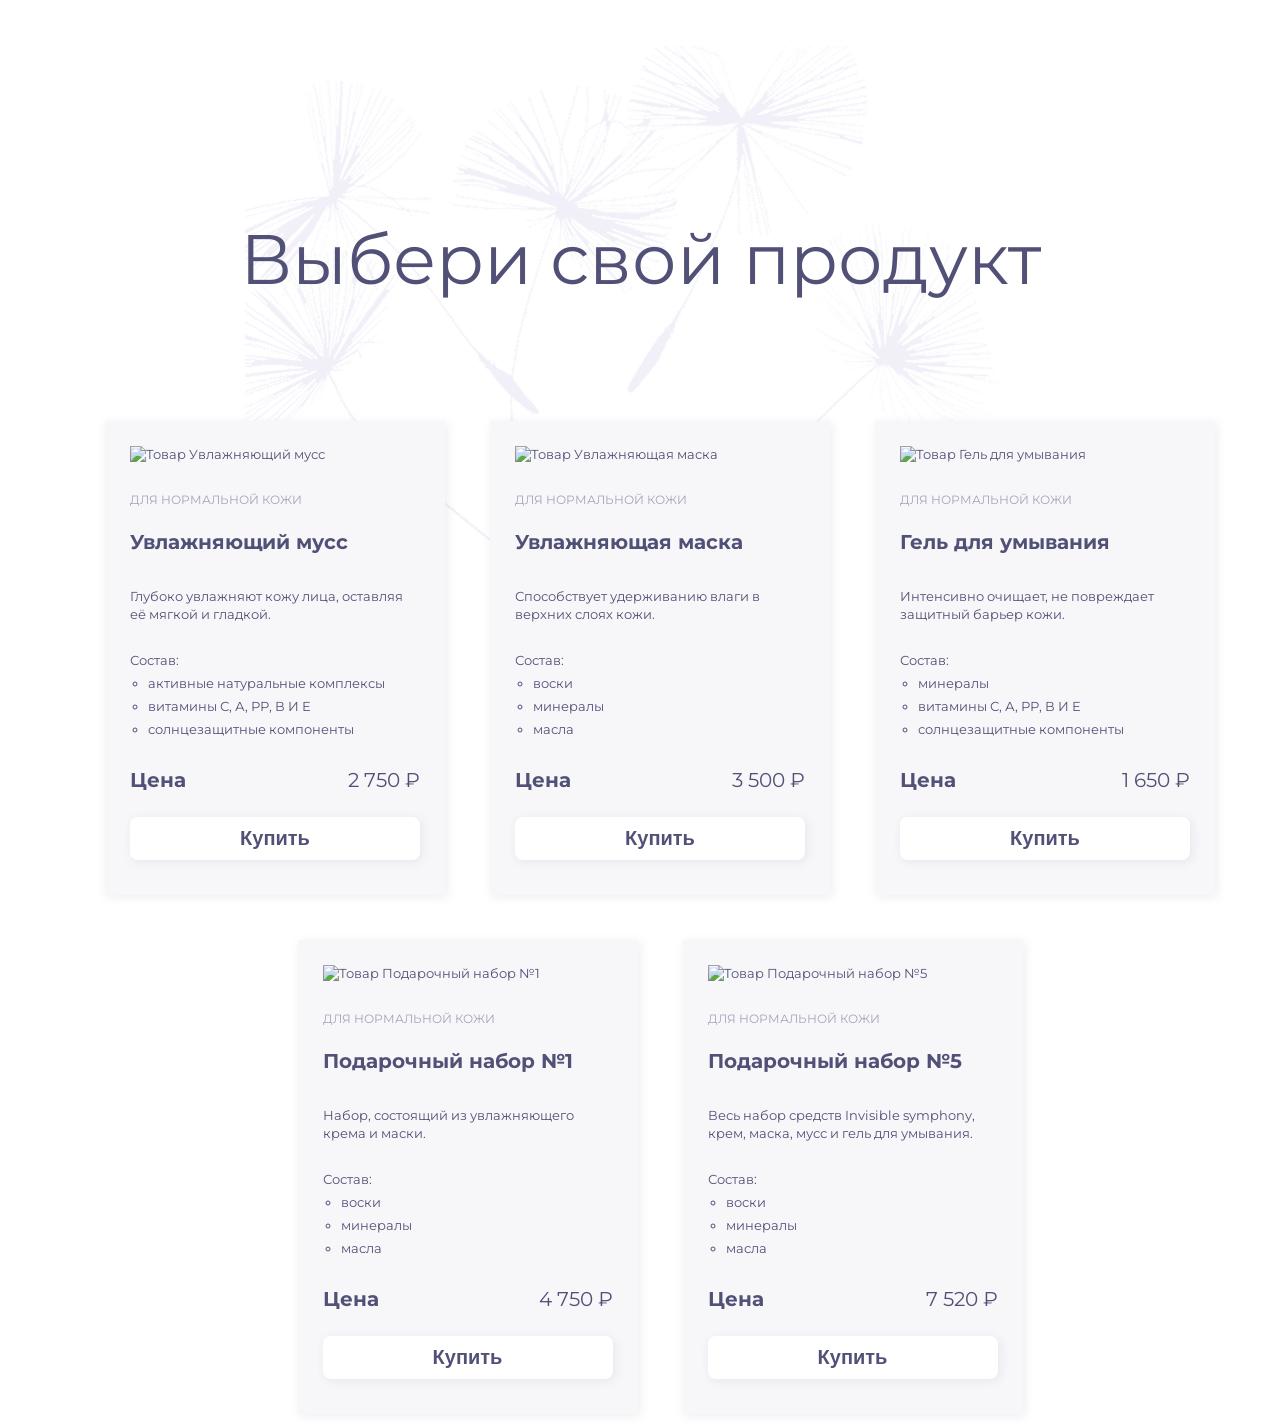
==== index.html @ ecc65069 "Styling cards with a class: fonts, padding, margin, background, and card shadows, adding and styling" ====
<!DOCTYPE html>
<html lang="ru">
<head>
  <meta charset="UTF-8">
  <meta name="viewport" content="width=device-width, initial-scale=1.0">
  <title>Уходовая косметика</title>
  <link rel="stylesheet" href="style.css">
  <link rel="preconnect" href="https://fonts.googleapis.com">
  <link rel="preconnect" href="https://fonts.gstatic.com" crossorigin>
  <link href="https://fonts.googleapis.com/css2?family=Montserrat:ital,wght@0,100..900;1,100..900&display=swap" rel="stylesheet">
</head>
<body>
  <div class="card-background">
   <h1 class="title"> Выбери свой продукт</h1>
   <ul class="product-list">
    <li class="product-card">
      <img class src="images/photo_1.jpg" alt="Товар Увлажняющий мусс" width="290" />
      <span class="type">для нормальной кожи</span>
      <h2 class="product-name">Увлажняющий мусс</h2>
      <p class="product-information">Глубоко увлажняют кожу лица, оставляя её мягкой и гладкой.</p>
      <span class="card-description">Состав: </span>
      <ul class="card-composition">
        <li class="card-components">активные натуральные комплексы</li>
        <li class="card-components">витамины С, А, РР, В И Е</li>
        <li class="card-components">солнцезащитные компоненты</li>
      </ul>
      <div class="price">
       <b>Цена</b>
       <span>2 750 ₽</span>
      </div>
      <button class="card-button">Купить</button>
    </li>
    <li class="product-card">
      <img src="images/photo_2.jpg" alt="Товар Увлажняющая маска" width="290"/>
      <span class="type">для нормальной кожи</span>
      <h2 class="product-name">Увлажняющая маска</h2>
      <p class="product-information">Способствует удерживанию влаги в верхних слоях кожи.</p>
      <span class="card-description">Состав: </span>
      <ul class="card-composition">
        <li class="card-components">воски</li>
        <li class="card-components">минералы</li>
        <li class="card-components">масла</li>
      </ul>
      <div class="price">
       <b>Цена</b>
       <span>3 500 ₽</span>
      </div>
      <button class="card-button">Купить</button>
    </li>
    <li class="product-card">
      <img src="images/photo_3.jpg" alt="Товар Гель для умывания" width="290"/>
      <span class="type">для нормальной кожи</span>
      <h2 class="product-name">Гель для умывания</h2>
      <p class="product-information">Интенсивно очищает, не повреждает защитный барьер кожи.</p>
      <span class="card-description">Состав: </span>
      <ul class="card-composition">
        <li class="card-components">минералы</li>
        <li class="card-components">витамины С, А, РР, В И Е</li>
        <li class="card-components">солнцезащитные компоненты</li>
      </ul>
      <div class="price">
       <b>Цена</b>
       <span>1 650 ₽</span>
      </div>
      <button class="card-button">Купить</button>
    </li>
    <li class="product-card">
      <img src="images/photo_4.jpg" alt="Товар Подарочный набор №1" width="290"/>
      <span class="type">для нормальной кожи</span>
      <h2 class="product-name">Подарочный набор №1</h2>
      <p class="product-information">Набор, состоящий из увлажняющего крема и маски.</p>
      <span class="card-description">Состав: </span>
      <ul class="card-composition">
        <li class="card-components">воски</li>
        <li class="card-components">минералы</li>
        <li class="card-components">масла</li>
      </ul>
      <div class="price">
       <b>Цена</b>
       <span>4 750 ₽</span>
      </div>
      <button class="card-button">Купить</button>
    </li>
    <li class="product-card">
      <img src="images/photo_5.jpg" alt="Товар Подарочный набор №5" width="290"/>
      <span class="type">для нормальной кожи</span>
      <h2 class="product-name">Подарочный набор №5</h2>
      <p class="product-information">Весь набор средств Invisible symphony, крем, маска, мусс и гель для умывания.</p>
      <span class="card-description">Состав: </span>
      <ul class="card-composition">
        <li class="card-components">воски</li>
        <li class="card-components">минералы</li>
        <li class="card-components">масла</li>
      </ul>
      <div class="price">
       <b>Цена</b>
       <span>7 520 ₽</span>
      </div>
      <button class="card-button">Купить</button>
    </li>
   </ul>
  </div>
</body>
</html>
---- style.css ----
body {
  font-family: "Montserrat", sans-serif;
  font-size: 13px;
  color: #515076;
  letter-spacing: 0%;
  margin: 0;
  }

.card-background{
  background-size: 790px*697px;
  background-image: url('Images/bg_1.jpg');
  background-repeat: no-repeat;
  background-position: top;
  }

.title {
  font-size: 70px;
  font-weight: 400;
  line-height: 78px;
  text-align: center;
  color: #515076;
  padding-bottom: 110px;
  padding-top: 220px;
  margin: 0px; 
}

.product-list {
  list-style-type: none;
  display: flex;
  flex-wrap: wrap;
  justify-content: center;
  gap: 45px;
}

.product-card {
  width: 340px;
  background-color: #F7F7FA;
  padding: 25px;
  box-sizing: border-box;
  font-size: 13px;
  box-shadow: 2px 2px 10px rgba(81, 80, 118, 0.1);
}

.type {
  display: block;
  font-size: 12px;
  text-transform: uppercase;
  color: #A5A3B9;
  padding-top: 30px;
}

.product-name{
  font-size: 20px;
  line-height: 27px;
  color: #515076;
  padding-top: 5px;
  padding-bottom: 15px;
}

.product-information {
  font-size: 13px;
  line-height: 18px;
  color: #515076;
  padding-bottom: 15px;
}

.card-description {
  font-size: 13px;
  line-height: 18px;
  color: #515076;
  padding-bottom: 5px;
  padding-top: 30px;
}

.card-composition {
  font-size: 13px;
  line-height: 18px;
  color: #515076;
  padding-left: 18px;
  padding-top: 5px;
  padding-bottom: 25px;
}

.card-components {
  margin-bottom: 5px;
}

.price {
  font-size: 20px;
  line-height: 24px;
  color: #515076;
  display: flex;
  flex-wrap: wrap;
  justify-content: space-between;
}

.card-button{
  width: 100%;
  padding: 10px;
  margin-top: 25px;
  margin-bottom: 10px;
  background-color: #ffffff;
  color: #515076;
  border: none;
  border-radius: 8px;
  font-size: 20px;
  font-weight: 700;
  cursor: pointer;
  transition: background-color 0.2s ease, transform 0.1s ease;
  box-shadow: 2px 2px 10px rgba(81, 80, 118, 0.1);
}

.card-button:hover {
  background-color: #b7b4b4;
}
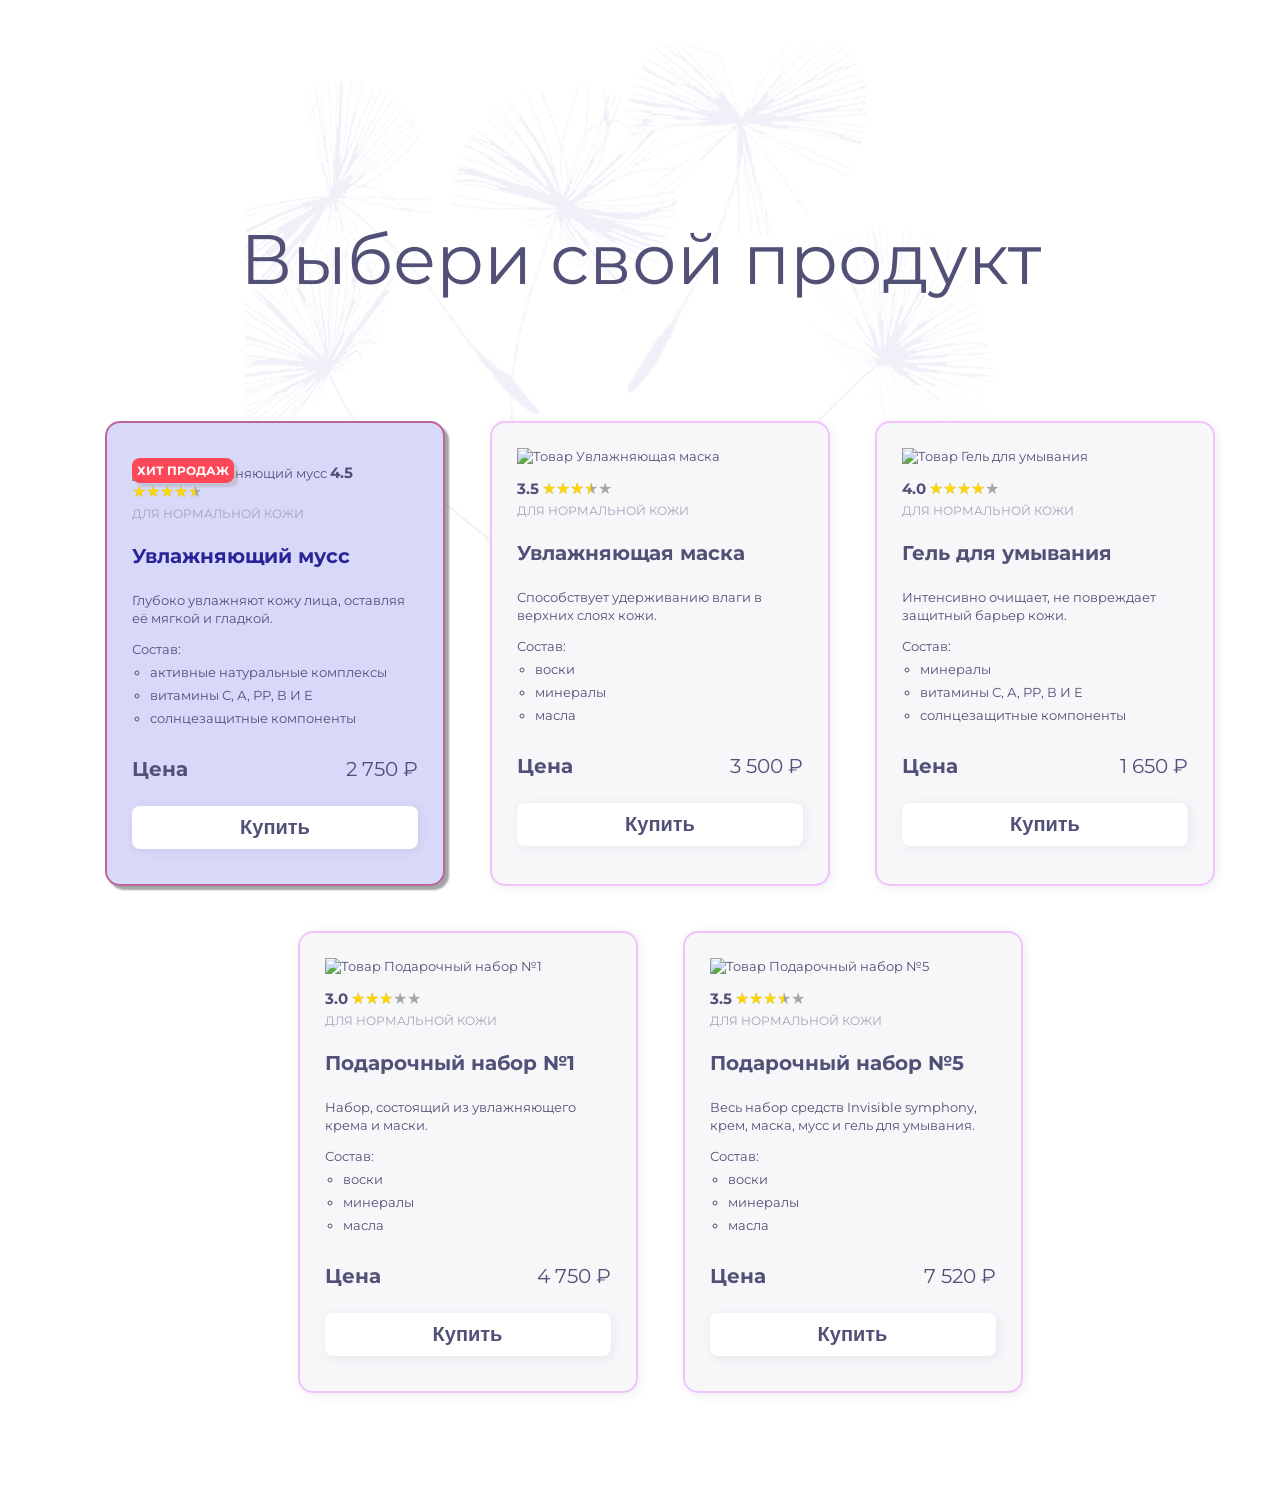
==== commit 1b854578: "feature/04 homework" ====
--- a/index.html
+++ b/index.html
@@ -13,10 +13,17 @@
   <div class="card-background">
    <h1 class="title"> Выбери свой продукт</h1>
    <ul class="product-list">
-    <li class="product-card">
-      <img class src="images/photo_1.jpg" alt="Товар Увлажняющий мусс" width="290" />
+    <li class="product-hit-card">
+      <div class="product-image-wrapper">
+        <img src="images/photo_1.jpg" alt="Товар Увлажняющий мусс" width="290" />
+        <span class="badge-hit"> Хит продаж</span>
+        <span class="text-rating">4.5</span>
+        <div class="rating" style="--rating: 90%;">
+        <div class="rating-filled">★★★★★</div>
+        <div class="rating-empty">★★★★★</div>
+      </div>
       <span class="type">для нормальной кожи</span>
-      <h2 class="product-name">Увлажняющий мусс</h2>
+      <h2 class="product-hit-name">Увлажняющий мусс</h2>
       <p class="product-information">Глубоко увлажняют кожу лица, оставляя её мягкой и гладкой.</p>
       <span class="card-description">Состав: </span>
       <ul class="card-composition">
@@ -32,6 +39,12 @@
     </li>
     <li class="product-card">
       <img src="images/photo_2.jpg" alt="Товар Увлажняющая маска" width="290"/>
+      <div>
+        <span class="text-rating">3.5</span>
+        <div class="rating" style="--rating: 70%;">
+        <div class="rating-filled">★★★★★</div>
+        <div class="rating-empty">★★★★★</div>
+      </div>
       <span class="type">для нормальной кожи</span>
       <h2 class="product-name">Увлажняющая маска</h2>
       <p class="product-information">Способствует удерживанию влаги в верхних слоях кожи.</p>
@@ -49,6 +62,12 @@
     </li>
     <li class="product-card">
       <img src="images/photo_3.jpg" alt="Товар Гель для умывания" width="290"/>
+      <div>
+        <span class="text-rating">4.0</span>
+        <div class="rating" style="--rating: 80%;">
+        <div class="rating-filled">★★★★★</div>
+        <div class="rating-empty">★★★★★</div>
+      </div>
       <span class="type">для нормальной кожи</span>
       <h2 class="product-name">Гель для умывания</h2>
       <p class="product-information">Интенсивно очищает, не повреждает защитный барьер кожи.</p>
@@ -66,6 +85,12 @@
     </li>
     <li class="product-card">
       <img src="images/photo_4.jpg" alt="Товар Подарочный набор №1" width="290"/>
+      <div>
+        <span class="text-rating">3.0</span>
+        <div class="rating" style="--rating: 60%;">
+        <div class="rating-filled">★★★★★</div>
+        <div class="rating-empty">★★★★★</div>
+      </div>
       <span class="type">для нормальной кожи</span>
       <h2 class="product-name">Подарочный набор №1</h2>
       <p class="product-information">Набор, состоящий из увлажняющего крема и маски.</p>
@@ -83,6 +108,12 @@
     </li>
     <li class="product-card">
       <img src="images/photo_5.jpg" alt="Товар Подарочный набор №5" width="290"/>
+      <div>
+        <span class="text-rating">3.5</span>
+        <div class="rating" style="--rating: 70%;">
+        <div class="rating-filled">★★★★★</div>
+        <div class="rating-empty">★★★★★</div>
+      </div>
       <span class="type">для нормальной кожи</span>
       <h2 class="product-name">Подарочный набор №5</h2>
       <p class="product-information">Весь набор средств Invisible symphony, крем, маска, мусс и гель для умывания.</p>
--- a/style.css
+++ b/style.css
@@ -30,6 +30,71 @@
   flex-wrap: wrap;
   justify-content: center;
   gap: 45px;
+  margin-bottom: 116px;
+  width: 1110px;
+  margin-left: auto;
+  margin-right: auto;
+}
+
+.product-hit-card {
+  width: 340px;
+  background-color: #d8d8f9;
+  padding: 25px;
+  box-sizing: border-box;
+  font-size: 13px;
+  box-shadow: 4px 4px 2px rgba(0, 0, 0, 0.356);
+  border: 2px solid #bb6599;
+  border-radius: 15px;
+}
+
+.product-image-wrapper {
+  position: relative;
+}
+
+.badge-hit {
+  position: absolute;
+  top: 10px;
+  left: 0px;
+  z-index: 10;
+  background: #ff4757;
+  color: #ffffff;
+  font-family: "Montserrat", sans-serif;
+  font-size: 12px;
+  font-weight: bold;
+  text-transform: uppercase;
+  padding: 5px 5px;
+  border-radius: 8px;
+  box-shadow: 4px 4px 2px rgba(154, 154, 154, 0.356);
+}
+
+.text-rating {
+  font-family: "Montserrat", sans-serif;
+  font-weight: bold;
+  font-size: 15px;
+  color: #515076;
+  border-radius: 4px;
+  display: inline-block;
+  padding-top: 15px;
+}
+
+.rating {
+  position: relative;
+  display: inline-block;
+  font-size: 16px;
+}
+
+.rating-empty {
+  color: #a6a6a6;
+}
+
+.rating-filled {
+  position: absolute;
+  top: 0;
+  left: 0;
+  color: gold;
+  white-space: nowrap;
+  overflow: hidden;
+  width: var(--rating); 
 }
 
 .product-card {
@@ -39,6 +104,8 @@
   box-sizing: border-box;
   font-size: 13px;
   box-shadow: 2px 2px 10px rgba(81, 80, 118, 0.1);
+  border: 2px solid #f0c3fd;
+  border-radius: 15px;
 }
 
 .type {
@@ -46,7 +113,14 @@
   font-size: 12px;
   text-transform: uppercase;
   color: #A5A3B9;
-  padding-top: 30px;
+  padding-top: 5px;
+}
+
+.product-hit-name{
+  font-size: 20px;
+  line-height: 27px;
+  color: #292599;
+  padding-top: 5px;
 }
 
 .product-name{
@@ -54,22 +128,20 @@
   line-height: 27px;
   color: #515076;
   padding-top: 5px;
-  padding-bottom: 15px;
 }
 
 .product-information {
   font-size: 13px;
   line-height: 18px;
   color: #515076;
-  padding-bottom: 15px;
+  padding-top: 5px;
 }
 
 .card-description {
   font-size: 13px;
   line-height: 18px;
   color: #515076;
-  padding-bottom: 5px;
-  padding-top: 30px;
+  padding-top: 15px;
 }
 
 .card-composition {
@@ -82,7 +154,7 @@
 }
 
 .card-components {
-  margin-bottom: 5px;
+  padding-bottom: 5px;
 }
 
 .price {
@@ -112,4 +184,16 @@
 
 .card-button:hover {
   background-color: #b7b4b4;
+}
+
+.product-hit-card:hover {
+  transform: translateY(-10px);
+  box-shadow: 0 15px 25px rgba(9, 6, 6, 0.623);
+  background-color: #f6f1f1;
+}
+
+.product-card:hover {
+  transform: translateY(-10px);
+  box-shadow: 0 15px 25px rgba(9, 6, 6, 0.623);
+  background-color: #d8d8f9;
 }
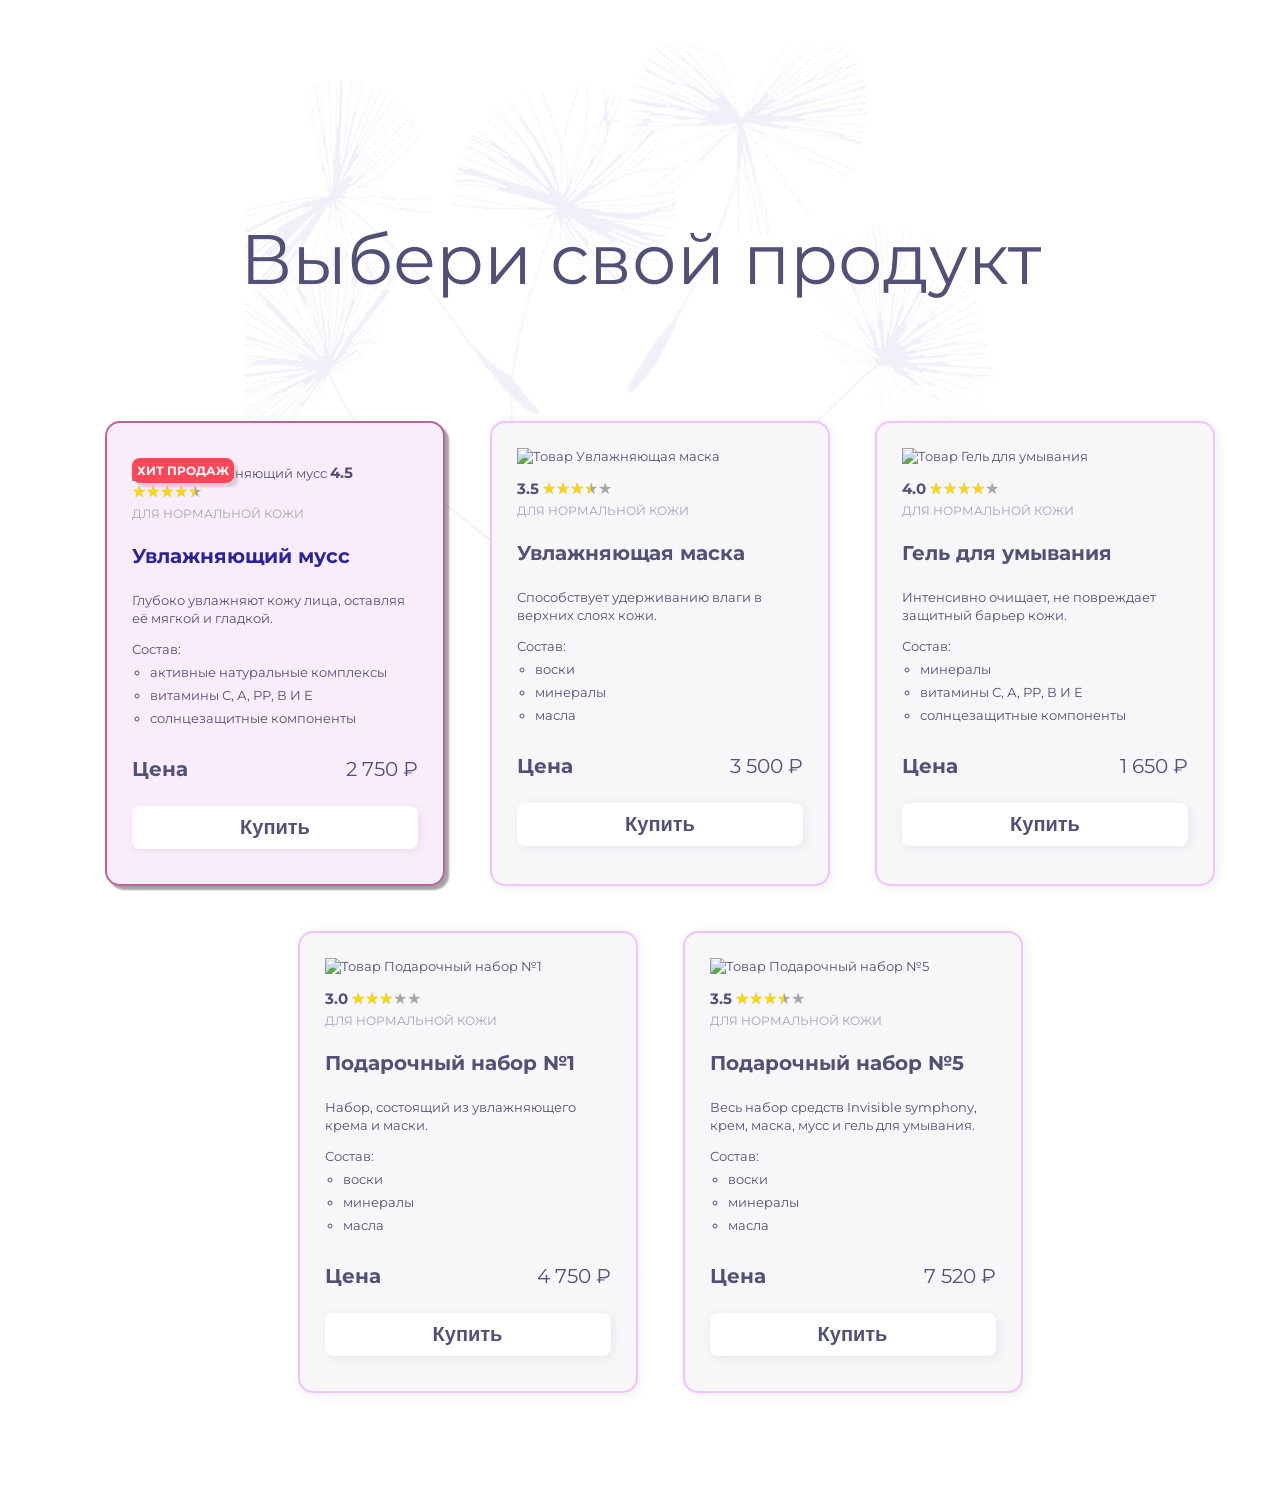
==== commit be960fda: "BEM methodology" ====
--- a/index.html
+++ b/index.html
@@ -1,5 +1,6 @@
 <!DOCTYPE html>
 <html lang="ru">
+
 <head>
   <meta charset="UTF-8">
   <meta name="viewport" content="width=device-width, initial-scale=1.0">
@@ -9,127 +10,130 @@
   <link rel="preconnect" href="https://fonts.gstatic.com" crossorigin>
   <link href="https://fonts.googleapis.com/css2?family=Montserrat:ital,wght@0,100..900;1,100..900&display=swap" rel="stylesheet">
 </head>
+
 <body>
-  <div class="card-background">
-   <h1 class="title"> Выбери свой продукт</h1>
+ <main class="catalog">
+  <div class="catalog__container-background">
+  <h1 class="title"> Выбери свой продукт</h1>
    <ul class="product-list">
-    <li class="product-hit-card">
-      <div class="product-image-wrapper">
-        <img src="images/photo_1.jpg" alt="Товар Увлажняющий мусс" width="290" />
-        <span class="badge-hit"> Хит продаж</span>
-        <span class="text-rating">4.5</span>
-        <div class="rating" style="--rating: 90%;">
-        <div class="rating-filled">★★★★★</div>
-        <div class="rating-empty">★★★★★</div>
+    <li class="product-list__product-card-bestseller product-list__product-card-bestseller--light-purple product-card">
+      <div class="product-card__bestseller-rating">
+        <img class="product-card__image" src="images/photo_1.jpg" alt="Товар Увлажняющий мусс"/>
+        <span class="product-card__badge-bestseller"> Хит продаж</span>
+        <span class="product-card__text-rating">4.5</span>
+        <div class="product-card__rating" style="--rating: 90%;">
+        <div class="product-card__rating-filled">★★★★★</div>
+        <div class="product-card__rating-empty">★★★★★</div>
       </div>
-      <span class="type">для нормальной кожи</span>
-      <h2 class="product-hit-name">Увлажняющий мусс</h2>
-      <p class="product-information">Глубоко увлажняют кожу лица, оставляя её мягкой и гладкой.</p>
-      <span class="card-description">Состав: </span>
-      <ul class="card-composition">
-        <li class="card-components">активные натуральные комплексы</li>
-        <li class="card-components">витамины С, А, РР, В И Е</li>
-        <li class="card-components">солнцезащитные компоненты</li>
+      <span class="product-card__type">для нормальной кожи</span>
+      <h2 class="product-card__name product-card__name--blue">Увлажняющий мусс</h2>
+      <p class="product-card__information">Глубоко увлажняют кожу лица, оставляя её мягкой и гладкой.</p>
+      <span class="product-card__description">Состав: </span>
+      <ul class="product-card__composition">
+        <li class="product-card__components">активные натуральные комплексы</li>
+        <li class="product-card__components">витамины С, А, РР, В И Е</li>
+        <li class="product-card__components">солнцезащитные компоненты</li>
       </ul>
-      <div class="price">
+      <div class="product-card__price">
        <b>Цена</b>
        <span>2 750 ₽</span>
       </div>
-      <button class="card-button">Купить</button>
+      <button class="product-card__button product-card__button--active">Купить</button>
     </li>
-    <li class="product-card">
-      <img src="images/photo_2.jpg" alt="Товар Увлажняющая маска" width="290"/>
+    <li class="product-list__product-card product-card">
+      <img class="product-card__image" src="images/photo_2.jpg" alt="Товар Увлажняющая маска"/>
       <div>
-        <span class="text-rating">3.5</span>
-        <div class="rating" style="--rating: 70%;">
-        <div class="rating-filled">★★★★★</div>
-        <div class="rating-empty">★★★★★</div>
+        <span class="product-card__text-rating">3.5</span>
+        <div class="product-card__rating" style="--rating: 70%;">
+        <div class="product-card__rating-filled">★★★★★</div>
+        <div class="product-card__rating-empty">★★★★★</div>
       </div>
-      <span class="type">для нормальной кожи</span>
-      <h2 class="product-name">Увлажняющая маска</h2>
-      <p class="product-information">Способствует удерживанию влаги в верхних слоях кожи.</p>
-      <span class="card-description">Состав: </span>
-      <ul class="card-composition">
-        <li class="card-components">воски</li>
-        <li class="card-components">минералы</li>
-        <li class="card-components">масла</li>
+      <span class="product-card__type">для нормальной кожи</span>
+      <h2 class="product-card__name">Увлажняющая маска</h2>
+      <p class="product-card__information">Способствует удерживанию влаги в верхних слоях кожи.</p>
+      <span class="product-card__description">Состав: </span>
+      <ul class="product-card__composition">
+        <li class="product-card__components">воски</li>
+        <li class="product-card__components">минералы</li>
+        <li class="product-card__components">масла</li>
       </ul>
-      <div class="price">
+      <div class="product-card__price">
        <b>Цена</b>
        <span>3 500 ₽</span>
       </div>
-      <button class="card-button">Купить</button>
+      <button class="product-card__button product-card__button--active">Купить</button>
     </li>
     <li class="product-card">
-      <img src="images/photo_3.jpg" alt="Товар Гель для умывания" width="290"/>
+      <img class="product-card__image" src="images/photo_3.jpg" alt="Товар Гель для умывания"/>
       <div>
-        <span class="text-rating">4.0</span>
-        <div class="rating" style="--rating: 80%;">
-        <div class="rating-filled">★★★★★</div>
-        <div class="rating-empty">★★★★★</div>
+        <span class="product-card__text-rating">4.0</span>
+        <div class="product-card__rating" style="--rating: 80%;">
+        <div class="product-card__rating-filled">★★★★★</div>
+        <div class="product-card__rating-empty">★★★★★</div>
       </div>
-      <span class="type">для нормальной кожи</span>
-      <h2 class="product-name">Гель для умывания</h2>
-      <p class="product-information">Интенсивно очищает, не повреждает защитный барьер кожи.</p>
-      <span class="card-description">Состав: </span>
-      <ul class="card-composition">
-        <li class="card-components">минералы</li>
-        <li class="card-components">витамины С, А, РР, В И Е</li>
-        <li class="card-components">солнцезащитные компоненты</li>
+      <span class="product-card__type">для нормальной кожи</span>
+      <h2 class="product-card__name">Гель для умывания</h2>
+      <p class="product-card__information">Интенсивно очищает, не повреждает защитный барьер кожи.</p>
+      <span class="product-card__description">Состав: </span>
+      <ul class="product-card__composition">
+        <li class="product-card__components">минералы</li>
+        <li class="product-card__components">витамины С, А, РР, В И Е</li>
+        <li class="product-card__components">солнцезащитные компоненты</li>
       </ul>
-      <div class="price">
+      <div class="product-card__price">
        <b>Цена</b>
        <span>1 650 ₽</span>
       </div>
-      <button class="card-button">Купить</button>
+      <button class="product-card__button product-card__button--active">Купить</button>
     </li>
     <li class="product-card">
-      <img src="images/photo_4.jpg" alt="Товар Подарочный набор №1" width="290"/>
+      <img class="product-card__image" src="images/photo_4.jpg" alt="Товар Подарочный набор №1"/>
       <div>
-        <span class="text-rating">3.0</span>
-        <div class="rating" style="--rating: 60%;">
-        <div class="rating-filled">★★★★★</div>
-        <div class="rating-empty">★★★★★</div>
+        <span class="product-card__text-rating">3.0</span>
+        <div class="product-card__rating" style="--rating: 60%;">
+        <div class="product-card__rating-filled">★★★★★</div>
+        <div class="product-card__rating-empty">★★★★★</div>
       </div>
-      <span class="type">для нормальной кожи</span>
-      <h2 class="product-name">Подарочный набор №1</h2>
-      <p class="product-information">Набор, состоящий из увлажняющего крема и маски.</p>
-      <span class="card-description">Состав: </span>
-      <ul class="card-composition">
-        <li class="card-components">воски</li>
-        <li class="card-components">минералы</li>
-        <li class="card-components">масла</li>
+      <span class="product-card__type">для нормальной кожи</span>
+      <h2 class="product-card__name">Подарочный набор №1</h2>
+      <p class="product-card__information">Набор, состоящий из увлажняющего крема и маски.</p>
+      <span class="product-card__description">Состав: </span>
+      <ul class="product-card__composition">
+        <li class="product-card__components">воски</li>
+        <li class="product-card__components">минералы</li>
+        <li class="product-card__components">масла</li>
       </ul>
-      <div class="price">
+      <div class="product-card__price">
        <b>Цена</b>
        <span>4 750 ₽</span>
       </div>
-      <button class="card-button">Купить</button>
+      <button class="product-card__button product-card__button--active">Купить</button>
     </li>
     <li class="product-card">
-      <img src="images/photo_5.jpg" alt="Товар Подарочный набор №5" width="290"/>
+      <img class="product-card__image" src="images/photo_5.jpg" alt="Товар Подарочный набор №5"/>
       <div>
-        <span class="text-rating">3.5</span>
-        <div class="rating" style="--rating: 70%;">
-        <div class="rating-filled">★★★★★</div>
-        <div class="rating-empty">★★★★★</div>
+        <span class="product-card__text-rating">3.5</span>
+        <div class="product-card__rating" style="--rating: 70%;">
+        <div class="product-card__rating-filled">★★★★★</div>
+        <div class="product-card__rating-empty">★★★★★</div>
       </div>
-      <span class="type">для нормальной кожи</span>
-      <h2 class="product-name">Подарочный набор №5</h2>
-      <p class="product-information">Весь набор средств Invisible symphony, крем, маска, мусс и гель для умывания.</p>
-      <span class="card-description">Состав: </span>
-      <ul class="card-composition">
-        <li class="card-components">воски</li>
-        <li class="card-components">минералы</li>
-        <li class="card-components">масла</li>
+      <span class="product-card__type">для нормальной кожи</span>
+      <h2 class="product-card__name">Подарочный набор №5</h2>
+      <p class="product-card__information">Весь набор средств Invisible symphony, крем, маска, мусс и гель для умывания.</p>
+      <span class="product-card__description">Состав: </span>
+      <ul class="product-card__composition">
+        <li class="product-card__components">воски</li>
+        <li class="product-card__components">минералы</li>
+        <li class="product-card__components">масла</li>
       </ul>
-      <div class="price">
+      <div class="product-card__price">
        <b>Цена</b>
        <span>7 520 ₽</span>
       </div>
-      <button class="card-button">Купить</button>
+      <button class="product-card__button product-card__button--active">Купить</button>
     </li>
    </ul>
   </div>
+ </main>
 </body>
 </html>
--- a/style.css
+++ b/style.css
@@ -6,7 +6,7 @@
   margin: 0;
   }
 
-.card-background{
+.catalog__container-background{
   background-size: 790px*697px;
   background-image: url('Images/bg_1.jpg');
   background-repeat: no-repeat;
@@ -36,22 +36,17 @@
   margin-right: auto;
 }
 
-.product-hit-card {
-  width: 340px;
-  background-color: #d8d8f9;
-  padding: 25px;
-  box-sizing: border-box;
-  font-size: 13px;
-  box-shadow: 4px 4px 2px rgba(0, 0, 0, 0.356);
-  border: 2px solid #bb6599;
-  border-radius: 15px;
-}
-
-.product-image-wrapper {
+
+
+.product-card__bestseller-rating {
   position: relative;
 }
 
-.badge-hit {
+.product-card__image {
+  width: 290px;
+}
+
+.product-card__badge-bestseller {
   position: absolute;
   top: 10px;
   left: 0px;
@@ -67,7 +62,7 @@
   box-shadow: 4px 4px 2px rgba(154, 154, 154, 0.356);
 }
 
-.text-rating {
+.product-card__text-rating {
   font-family: "Montserrat", sans-serif;
   font-weight: bold;
   font-size: 15px;
@@ -77,17 +72,14 @@
   padding-top: 15px;
 }
 
-.rating {
+.product-card__rating {
   position: relative;
   display: inline-block;
   font-size: 16px;
 }
 
-.rating-empty {
-  color: #a6a6a6;
-}
-
-.rating-filled {
+
+.product-card__rating-filled {
   position: absolute;
   top: 0;
   left: 0;
@@ -97,6 +89,10 @@
   width: var(--rating); 
 }
 
+.product-card__rating-empty {
+  color: #a6a6a6;
+}
+
 .product-card {
   width: 340px;
   background-color: #F7F7FA;
@@ -108,7 +104,7 @@
   border-radius: 15px;
 }
 
-.type {
+.product-card__type {
   display: block;
   font-size: 12px;
   text-transform: uppercase;
@@ -116,35 +112,32 @@
   padding-top: 5px;
 }
 
-.product-hit-name{
+.product-card__name {
   font-size: 20px;
   line-height: 27px;
+  padding-top: 5px;
+  color: #515076;
+}
+
+.product-card__name--blue {
   color: #292599;
-  padding-top: 5px;
-}
-
-.product-name{
-  font-size: 20px;
-  line-height: 27px;
-  color: #515076;
-  padding-top: 5px;
-}
-
-.product-information {
+}
+
+.product-card__information {
   font-size: 13px;
   line-height: 18px;
   color: #515076;
   padding-top: 5px;
 }
 
-.card-description {
+.product-card__description {
   font-size: 13px;
   line-height: 18px;
   color: #515076;
   padding-top: 15px;
 }
 
-.card-composition {
+.product-card__composition {
   font-size: 13px;
   line-height: 18px;
   color: #515076;
@@ -153,11 +146,11 @@
   padding-bottom: 25px;
 }
 
-.card-components {
+.product-card__components {
   padding-bottom: 5px;
 }
 
-.price {
+.product-card__price {
   font-size: 20px;
   line-height: 24px;
   color: #515076;
@@ -166,7 +159,7 @@
   justify-content: space-between;
 }
 
-.card-button{
+.product-card__button{
   width: 100%;
   padding: 10px;
   margin-top: 25px;
@@ -182,11 +175,11 @@
   box-shadow: 2px 2px 10px rgba(81, 80, 118, 0.1);
 }
 
-.card-button:hover {
+.product-card__button:hover {
   background-color: #b7b4b4;
 }
 
-.product-hit-card:hover {
+.product-list__product-card-bestseller:hover {
   transform: translateY(-10px);
   box-shadow: 0 15px 25px rgba(9, 6, 6, 0.623);
   background-color: #f6f1f1;
@@ -196,4 +189,19 @@
   transform: translateY(-10px);
   box-shadow: 0 15px 25px rgba(9, 6, 6, 0.623);
   background-color: #d8d8f9;
-}+}
+
+.product-list__product-card-bestseller {
+  width: 340px;
+  padding: 25px;
+  box-sizing: border-box;
+  font-size: 13px;
+  box-shadow: 4px 4px 2px rgba(0, 0, 0, 0.356);
+  border: 2px solid #bb6599;
+  border-radius: 15px;
+}
+
+.product-list__product-card-bestseller--light-purple{
+  background-color: #faedfb;
+}
+
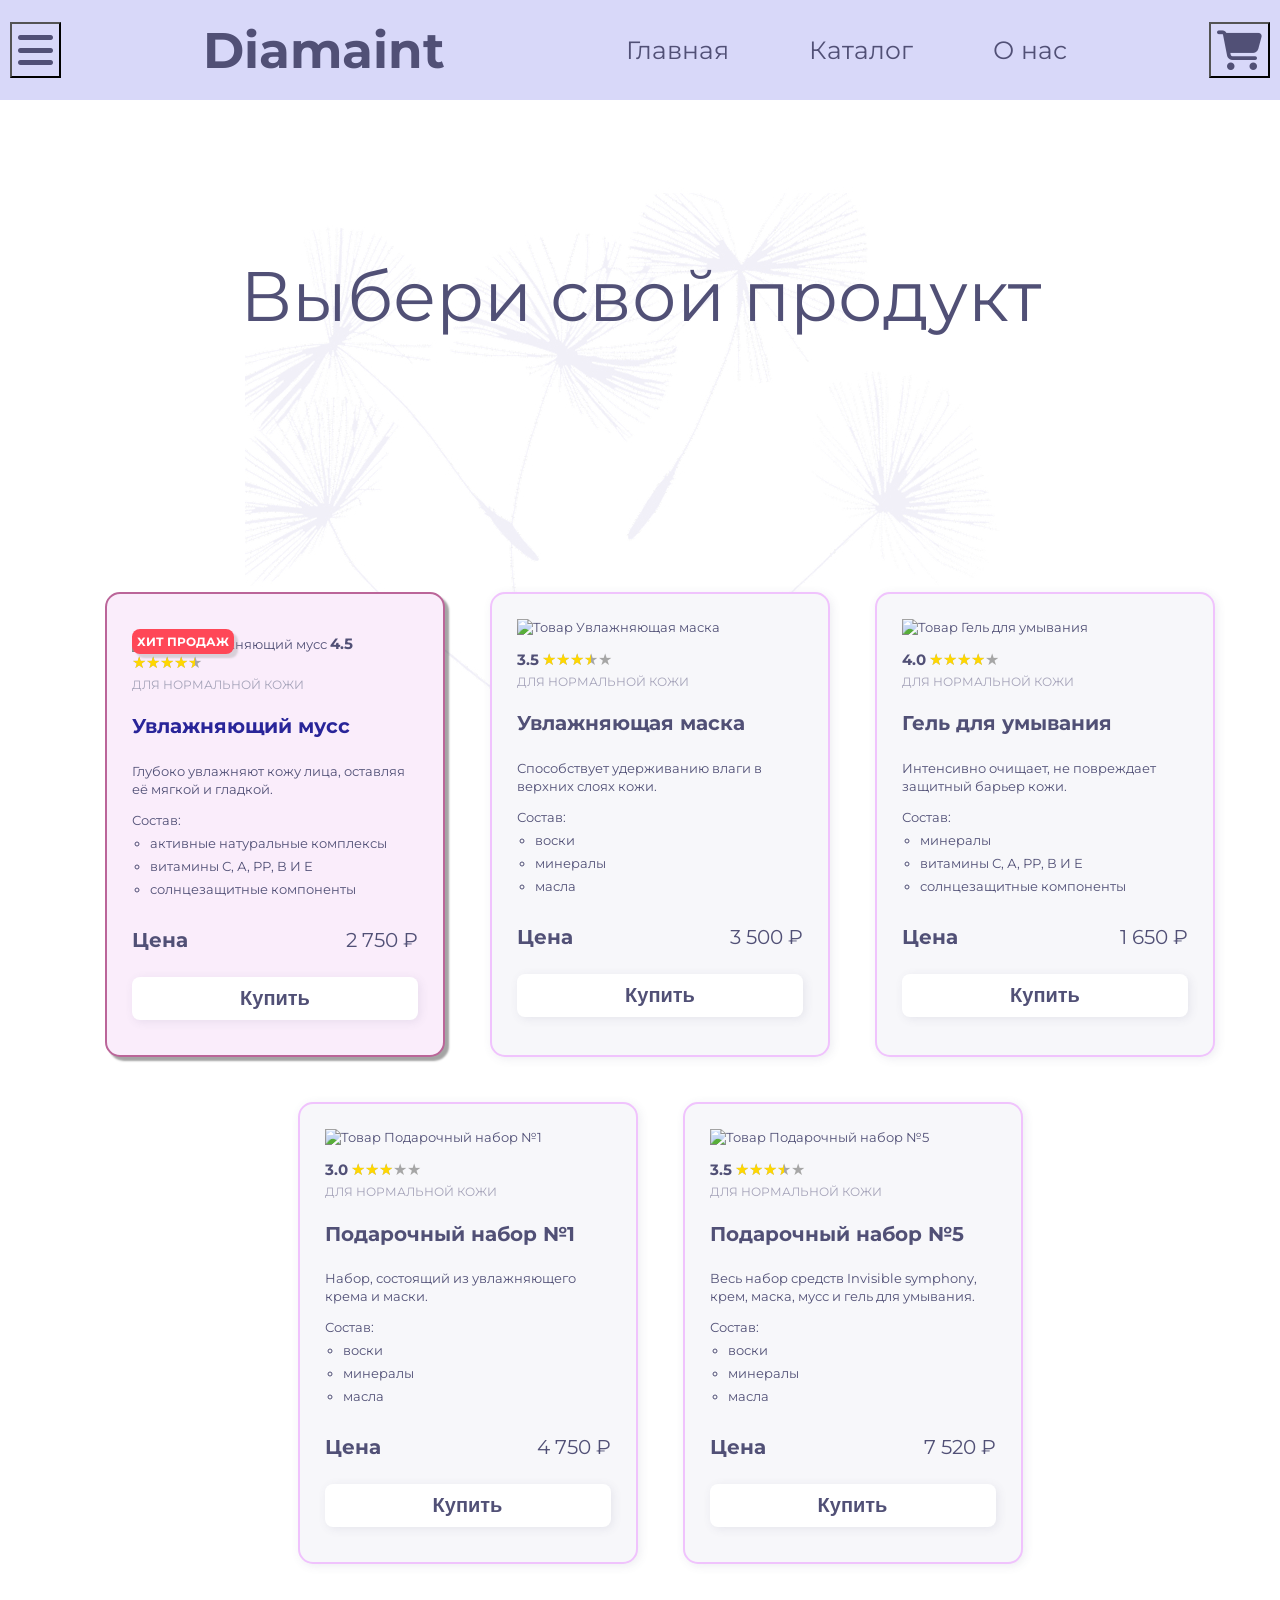
==== commit 86f5187b: "Extra homework" ====
--- a/index.html
+++ b/index.html
@@ -8,132 +8,161 @@
   <link rel="stylesheet" href="style.css">
   <link rel="preconnect" href="https://fonts.googleapis.com">
   <link rel="preconnect" href="https://fonts.gstatic.com" crossorigin>
-  <link href="https://fonts.googleapis.com/css2?family=Montserrat:ital,wght@0,100..900;1,100..900&display=swap" rel="stylesheet">
+  <link href="https://fonts.googleapis.com/css2?family=Montserrat:ital,wght@0,100..900;1,100..900&display=swap"
+    rel="stylesheet">
+  <link rel="stylesheet" href="https://cdnjs.cloudflare.com/ajax/libs/font-awesome/6.4.0/css/all.min.css">
 </head>
 
 <body>
- <main class="catalog">
-  <div class="catalog__container-background">
-  <h1 class="title"> Выбери свой продукт</h1>
-   <ul class="product-list">
-    <li class="product-list__product-card-bestseller product-list__product-card-bestseller--light-purple product-card">
-      <div class="product-card__bestseller-rating">
-        <img class="product-card__image" src="images/photo_1.jpg" alt="Товар Увлажняющий мусс"/>
-        <span class="product-card__badge-bestseller"> Хит продаж</span>
-        <span class="product-card__text-rating">4.5</span>
-        <div class="product-card__rating" style="--rating: 90%;">
-        <div class="product-card__rating-filled">★★★★★</div>
-        <div class="product-card__rating-empty">★★★★★</div>
+  <header class="header">
+    <div class="Page-header">
+      <div class="header__container">
+        <button class="header__menu-button"><i class="fa-solid fa-bars menu-button"></i></button>
+        <a href="#" class="header__logo">Diamaint</a>
+        <nav class="header__navigation">
+          <ul class="header__menu">
+            <li class="header__menu-item"><a href="#" class="header__link header__link--active">Главная</a>
+            </li>
+            <li class="header__menu-item"><a href="#" class="header__link">Каталог</a>
+            </li>
+            <li class="header__menu-item"><a href="#" class="header__link">О нас</a>
+            </li>
+          </ul>
+        </nav>
+        <button class="header__cart-button"><i class="fa-solid fa-cart-shopping cart-button"></i></button>
       </div>
-      <span class="product-card__type">для нормальной кожи</span>
-      <h2 class="product-card__name product-card__name--blue">Увлажняющий мусс</h2>
-      <p class="product-card__information">Глубоко увлажняют кожу лица, оставляя её мягкой и гладкой.</p>
-      <span class="product-card__description">Состав: </span>
-      <ul class="product-card__composition">
-        <li class="product-card__components">активные натуральные комплексы</li>
-        <li class="product-card__components">витамины С, А, РР, В И Е</li>
-        <li class="product-card__components">солнцезащитные компоненты</li>
+    </div>
+  </header>
+  <main class="catalog">
+    <div class="catalog__container-background">
+      <h1 class="title"> Выбери свой продукт</h1>
+      <ul class="product-list">
+        <li
+          class="product-list__product-card-bestseller product-list__product-card-bestseller--light-purple product-card">
+          <div class="product-card__bestseller-rating">
+            <img class="product-card__image" src="images/photo_1.jpg" alt="Товар Увлажняющий мусс" />
+            <span class="product-card__badge-bestseller"> Хит продаж</span>
+            <span class="product-card__text-rating">4.5</span>
+            <div class="product-card__rating">
+              <div class="product-card__stars product-card__stars--filled">★★★★★</div>
+              <div class="product-card__stars product-card__stars--empty">★★★★★</div>
+            </div>
+          </div>
+          <span class="product-card__type">для нормальной кожи</span>
+          <h2 class="product-card__name product-card__name--blue">Увлажняющий мусс</h2>
+          <p class="product-card__information">Глубоко увлажняют кожу лица, оставляя её мягкой и гладкой.</p>
+          <span class="product-card__description">Состав: </span>
+          <ul class="product-card__composition">
+            <li class="product-card__components">активные натуральные комплексы</li>
+            <li class="product-card__components">витамины С, А, РР, В И Е</li>
+            <li class="product-card__components">солнцезащитные компоненты</li>
+          </ul>
+          <div class="product-card__price">
+            <b>Цена</b>
+            <span>2 750 ₽</span>
+          </div>
+          <button class="product-card__button product-card__button--active">Купить</button>
+        </li>
+        <li class="product-list__product-card product-card">
+          <img class="product-card__image" src="images/photo_2.jpg" alt="Товар Увлажняющая маска" />
+          <div>
+            <span class="product-card__text-rating">3.5</span>
+            <div class="product-card__rating">
+              <div class="product-card__stars product-card__stars--filled">★★★★★</div>
+              <div class="product-card__stars product-card__stars--empty">★★★★★</div>
+            </div>
+          </div>
+          <span class="product-card__type">для нормальной кожи</span>
+          <h2 class="product-card__name">Увлажняющая маска</h2>
+          <p class="product-card__information">Способствует удерживанию влаги в верхних слоях кожи.</p>
+          <span class="product-card__description">Состав: </span>
+          <ul class="product-card__composition">
+            <li class="product-card__components">воски</li>
+            <li class="product-card__components">минералы</li>
+            <li class="product-card__components">масла</li>
+          </ul>
+          <div class="product-card__price">
+            <b>Цена</b>
+            <span>3 500 ₽</span>
+          </div>
+          <button class="product-card__button product-card__button--active">Купить</button>
+        </li>
+        <li class="product-card">
+          <img class="product-card__image" src="images/photo_3.jpg" alt="Товар Гель для умывания" />
+          <div>
+            <span class="product-card__text-rating">4.0</span>
+            <div class="product-card__rating">
+              <div class="product-card__stars product-card__stars--filled">★★★★★</div>
+              <div class="product-card__stars product-card__stars--empty">★★★★★</div>
+            </div>
+          </div>
+          <span class="product-card__type">для нормальной кожи</span>
+          <h2 class="product-card__name">Гель для умывания</h2>
+          <p class="product-card__information">Интенсивно очищает, не повреждает защитный барьер кожи.</p>
+          <span class="product-card__description">Состав: </span>
+          <ul class="product-card__composition">
+            <li class="product-card__components">минералы</li>
+            <li class="product-card__components">витамины С, А, РР, В И Е</li>
+            <li class="product-card__components">солнцезащитные компоненты</li>
+          </ul>
+          <div class="product-card__price">
+            <b>Цена</b>
+            <span>1 650 ₽</span>
+          </div>
+          <button class="product-card__button product-card__button--active">Купить</button>
+        </li>
+        <li class="product-card">
+          <img class="product-card__image" src="images/photo_4.jpg" alt="Товар Подарочный набор №1" />
+          <div>
+            <span class="product-card__text-rating">3.0</span>
+            <div class="product-card__rating">
+              <div class="product-card__stars product-card__stars--filled">★★★★★</div>
+              <div class="product-card__stars product-card__stars--empty">★★★★★</div>
+            </div>
+          </div>
+          <span class="product-card__type">для нормальной кожи</span>
+          <h2 class="product-card__name">Подарочный набор №1</h2>
+          <p class="product-card__information">Набор, состоящий из увлажняющего крема и маски.</p>
+          <span class="product-card__description">Состав: </span>
+          <ul class="product-card__composition">
+            <li class="product-card__components">воски</li>
+            <li class="product-card__components">минералы</li>
+            <li class="product-card__components">масла</li>
+          </ul>
+          <div class="product-card__price">
+            <b>Цена</b>
+            <span>4 750 ₽</span>
+          </div>
+          <button class="product-card__button product-card__button--active">Купить</button>
+        </li>
+        <li class="product-card">
+          <img class="product-card__image" src="images/photo_5.jpg" alt="Товар Подарочный набор №5" />
+          <div>
+            <span class="product-card__text-rating">3.5</span>
+            <div class="product-card__rating">
+              <div class="product-card__stars product-card__stars--filled">★★★★★</div>
+              <div class="product-card__stars product-card__stars--empty">★★★★★</div>
+            </div>
+          </div>
+          <span class="product-card__type">для нормальной кожи</span>
+          <h2 class="product-card__name">Подарочный набор №5</h2>
+          <p class="product-card__information">Весь набор средств Invisible symphony, крем, маска, мусс и гель для
+            умывания.</p>
+          <span class="product-card__description">Состав: </span>
+          <ul class="product-card__composition">
+            <li class="product-card__components">воски</li>
+            <li class="product-card__components">минералы</li>
+            <li class="product-card__components">масла</li>
+          </ul>
+          <div class="product-card__price">
+            <b>Цена</b>
+            <span>7 520 ₽</span>
+          </div>
+          <button class="product-card__button product-card__button--active">Купить</button>
+        </li>
       </ul>
-      <div class="product-card__price">
-       <b>Цена</b>
-       <span>2 750 ₽</span>
-      </div>
-      <button class="product-card__button product-card__button--active">Купить</button>
-    </li>
-    <li class="product-list__product-card product-card">
-      <img class="product-card__image" src="images/photo_2.jpg" alt="Товар Увлажняющая маска"/>
-      <div>
-        <span class="product-card__text-rating">3.5</span>
-        <div class="product-card__rating" style="--rating: 70%;">
-        <div class="product-card__rating-filled">★★★★★</div>
-        <div class="product-card__rating-empty">★★★★★</div>
-      </div>
-      <span class="product-card__type">для нормальной кожи</span>
-      <h2 class="product-card__name">Увлажняющая маска</h2>
-      <p class="product-card__information">Способствует удерживанию влаги в верхних слоях кожи.</p>
-      <span class="product-card__description">Состав: </span>
-      <ul class="product-card__composition">
-        <li class="product-card__components">воски</li>
-        <li class="product-card__components">минералы</li>
-        <li class="product-card__components">масла</li>
-      </ul>
-      <div class="product-card__price">
-       <b>Цена</b>
-       <span>3 500 ₽</span>
-      </div>
-      <button class="product-card__button product-card__button--active">Купить</button>
-    </li>
-    <li class="product-card">
-      <img class="product-card__image" src="images/photo_3.jpg" alt="Товар Гель для умывания"/>
-      <div>
-        <span class="product-card__text-rating">4.0</span>
-        <div class="product-card__rating" style="--rating: 80%;">
-        <div class="product-card__rating-filled">★★★★★</div>
-        <div class="product-card__rating-empty">★★★★★</div>
-      </div>
-      <span class="product-card__type">для нормальной кожи</span>
-      <h2 class="product-card__name">Гель для умывания</h2>
-      <p class="product-card__information">Интенсивно очищает, не повреждает защитный барьер кожи.</p>
-      <span class="product-card__description">Состав: </span>
-      <ul class="product-card__composition">
-        <li class="product-card__components">минералы</li>
-        <li class="product-card__components">витамины С, А, РР, В И Е</li>
-        <li class="product-card__components">солнцезащитные компоненты</li>
-      </ul>
-      <div class="product-card__price">
-       <b>Цена</b>
-       <span>1 650 ₽</span>
-      </div>
-      <button class="product-card__button product-card__button--active">Купить</button>
-    </li>
-    <li class="product-card">
-      <img class="product-card__image" src="images/photo_4.jpg" alt="Товар Подарочный набор №1"/>
-      <div>
-        <span class="product-card__text-rating">3.0</span>
-        <div class="product-card__rating" style="--rating: 60%;">
-        <div class="product-card__rating-filled">★★★★★</div>
-        <div class="product-card__rating-empty">★★★★★</div>
-      </div>
-      <span class="product-card__type">для нормальной кожи</span>
-      <h2 class="product-card__name">Подарочный набор №1</h2>
-      <p class="product-card__information">Набор, состоящий из увлажняющего крема и маски.</p>
-      <span class="product-card__description">Состав: </span>
-      <ul class="product-card__composition">
-        <li class="product-card__components">воски</li>
-        <li class="product-card__components">минералы</li>
-        <li class="product-card__components">масла</li>
-      </ul>
-      <div class="product-card__price">
-       <b>Цена</b>
-       <span>4 750 ₽</span>
-      </div>
-      <button class="product-card__button product-card__button--active">Купить</button>
-    </li>
-    <li class="product-card">
-      <img class="product-card__image" src="images/photo_5.jpg" alt="Товар Подарочный набор №5"/>
-      <div>
-        <span class="product-card__text-rating">3.5</span>
-        <div class="product-card__rating" style="--rating: 70%;">
-        <div class="product-card__rating-filled">★★★★★</div>
-        <div class="product-card__rating-empty">★★★★★</div>
-      </div>
-      <span class="product-card__type">для нормальной кожи</span>
-      <h2 class="product-card__name">Подарочный набор №5</h2>
-      <p class="product-card__information">Весь набор средств Invisible symphony, крем, маска, мусс и гель для умывания.</p>
-      <span class="product-card__description">Состав: </span>
-      <ul class="product-card__composition">
-        <li class="product-card__components">воски</li>
-        <li class="product-card__components">минералы</li>
-        <li class="product-card__components">масла</li>
-      </ul>
-      <div class="product-card__price">
-       <b>Цена</b>
-       <span>7 520 ₽</span>
-      </div>
-      <button class="product-card__button product-card__button--active">Купить</button>
-    </li>
-   </ul>
-  </div>
- </main>
+    </div>
+  </main>
 </body>
+
 </html>
--- a/style.css
+++ b/style.css
@@ -6,12 +6,76 @@
   margin: 0;
   }
 
+.header {
+  width: 100%;
+  height: 100%;
+  background-color: #d8d8f9;
+}
+
+.header__container{
+  margin: 0 auto;
+  display: flex;
+  justify-content: space-between;
+  align-items: center;
+  width: 100%;
+  height: 100px;
+  padding: 10px 10px;
+  box-sizing: border-box;
+  width: 1280px;
+}
+
+.header__logo{
+  font-size: 50px;
+  font-weight: bold;
+  color: #515076;
+  text-decoration: none;
+}
+
+.header__menu{
+  display: flex;
+  gap: 80px;
+  list-style: none;
+}
+
+.header__link{
+  font-size: 25px;
+  color: #515076;
+  text-decoration: none;
+  transition: color 0.3 ease;
+}
+
+.header__cart-button,
+.header__menu-button{
+  background: none;
+  position: relative;
+  display: flex;
+  align-items: center;
+  justify-content: center;
+  cursor: pointer;
+}
+
+
+.cart-button,
+.menu-button{
+  font-size: 40px;
+  color: #515076;
+  transition: transform 0.2s ease, color 0.3s ease;
+  padding-top: 5px;
+  padding-bottom: 5px;
+}
+
+.header__cart-button:hover .cart-button, .menu-button:hover {
+  color: #b7b4b4;
+  justify-content: center;
+}
+
 .catalog__container-background{
-  background-size: 790px*697px;
+  background-size: 790px 697px;
   background-image: url('Images/bg_1.jpg');
   background-repeat: no-repeat;
   background-position: top;
   }
+
 
 .title {
   font-size: 70px;
@@ -19,9 +83,8 @@
   line-height: 78px;
   text-align: center;
   color: #515076;
-  padding-bottom: 110px;
-  padding-top: 220px;
-  margin: 0px; 
+  padding-bottom: 210px;
+  padding-top: 110px;
 }
 
 .product-list {
@@ -35,8 +98,6 @@
   margin-left: auto;
   margin-right: auto;
 }
-
-
 
 .product-card__bestseller-rating {
   position: relative;
@@ -59,6 +120,7 @@
   text-transform: uppercase;
   padding: 5px 5px;
   border-radius: 8px;
+  box-sizing: border-box;
   box-shadow: 4px 4px 2px rgba(154, 154, 154, 0.356);
 }
 
@@ -79,17 +141,26 @@
 }
 
 
-.product-card__rating-filled {
+
+.product-list > li:nth-child(1) .product-card__stars--filled { --rating: 90%; } 
+.product-list > li:nth-child(2) .product-card__stars--filled { --rating: 70%; } 
+.product-list > li:nth-child(3) .product-card__stars--filled { --rating: 80%; } 
+.product-list > li:nth-child(4) .product-card__stars--filled { --rating: 60%; } 
+.product-list > li:nth-child(5) .product-card__stars--filled { --rating: 70%; } 
+
+
+
+.product-card__stars--filled {
   position: absolute;
   top: 0;
   left: 0;
-  color: gold;
   white-space: nowrap;
   overflow: hidden;
-  width: var(--rating); 
-}
-
-.product-card__rating-empty {
+  width: var(--rating);
+  color: gold;
+}
+
+.product-card__stars--empty{
   color: #a6a6a6;
 }
 
@@ -180,13 +251,12 @@
 }
 
 .product-list__product-card-bestseller:hover {
-  transform: translateY(-10px);
+  transform: translateY(-3px);
   box-shadow: 0 15px 25px rgba(9, 6, 6, 0.623);
-  background-color: #f6f1f1;
 }
 
 .product-card:hover {
-  transform: translateY(-10px);
+  transform: translateY(-3px);
   box-shadow: 0 15px 25px rgba(9, 6, 6, 0.623);
   background-color: #d8d8f9;
 }
@@ -204,4 +274,3 @@
 .product-list__product-card-bestseller--light-purple{
   background-color: #faedfb;
 }
-
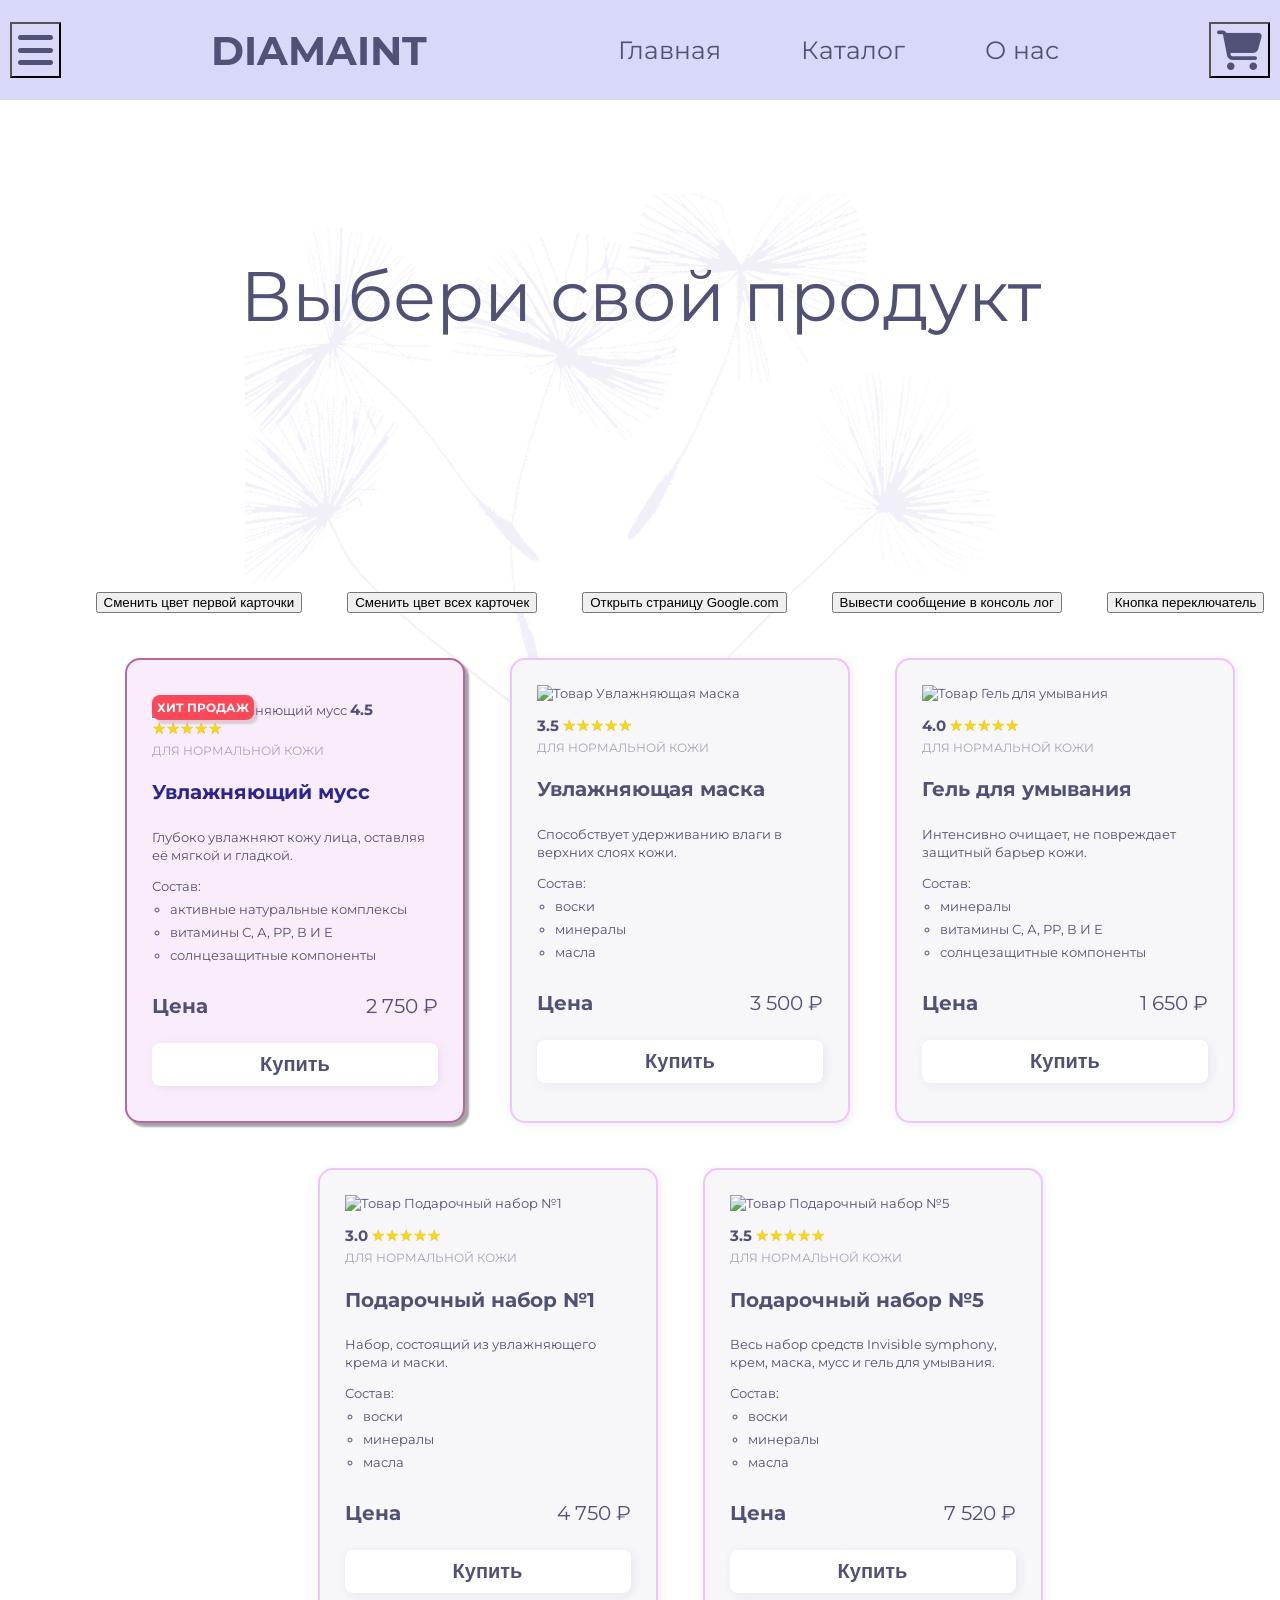
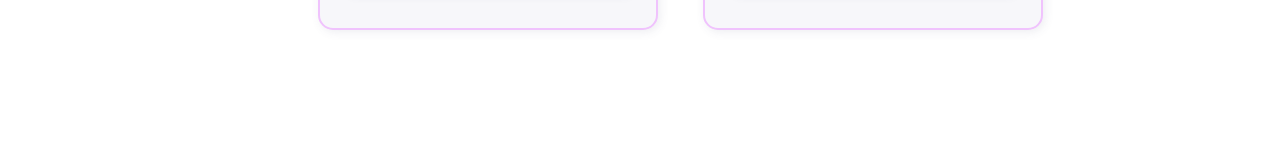
==== commit 97334096: "Added JS" ====
--- a/index.html
+++ b/index.html
@@ -1,168 +1,263 @@
-<!DOCTYPE html>
+<!doctype html>
 <html lang="ru">
+  <head>
+    <meta charset="UTF-8" />
+    <meta name="viewport" content="width=device-width, initial-scale=1.0" />
+    <title>Уходовая косметика</title>
+    <link rel="stylesheet" href="style.css" />
+    <link rel="preconnect" href="https://fonts.googleapis.com" />
+    <link rel="preconnect" href="https://fonts.gstatic.com" crossorigin />
+    <link
+      href="https://fonts.googleapis.com/css2?family=Montserrat:ital,wght@0,100..900;1,100..900&display=swap"
+      rel="stylesheet"
+    />
+    <link
+      rel="stylesheet"
+      href="https://cdnjs.cloudflare.com/ajax/libs/font-awesome/6.4.0/css/all.min.css"
+    />
+  </head>
 
-<head>
-  <meta charset="UTF-8">
-  <meta name="viewport" content="width=device-width, initial-scale=1.0">
-  <title>Уходовая косметика</title>
-  <link rel="stylesheet" href="style.css">
-  <link rel="preconnect" href="https://fonts.googleapis.com">
-  <link rel="preconnect" href="https://fonts.gstatic.com" crossorigin>
-  <link href="https://fonts.googleapis.com/css2?family=Montserrat:ital,wght@0,100..900;1,100..900&display=swap"
-    rel="stylesheet">
-  <link rel="stylesheet" href="https://cdnjs.cloudflare.com/ajax/libs/font-awesome/6.4.0/css/all.min.css">
-</head>
-
-<body>
-  <header class="header">
-    <div class="Page-header">
-      <div class="header__container">
-        <button class="header__menu-button"><i class="fa-solid fa-bars menu-button"></i></button>
-        <a href="#" class="header__logo">Diamaint</a>
-        <nav class="header__navigation">
-          <ul class="header__menu">
-            <li class="header__menu-item"><a href="#" class="header__link header__link--active">Главная</a>
-            </li>
-            <li class="header__menu-item"><a href="#" class="header__link">Каталог</a>
-            </li>
-            <li class="header__menu-item"><a href="#" class="header__link">О нас</a>
-            </li>
-          </ul>
-        </nav>
-        <button class="header__cart-button"><i class="fa-solid fa-cart-shopping cart-button"></i></button>
+  <body>
+    <header class="header">
+      <div class="Page-header">
+        <div class="header__container">
+          <button class="header__menu-button">
+            <i class="fa-solid fa-bars menu-button"></i>
+          </button>
+          <a href="#" class="header__logo">DIAMAINT</a>
+          <nav class="header__navigation">
+            <ul class="header__menu">
+              <li class="header__menu-item">
+                <a href="#" class="header__link header__link--active"
+                  >Главная</a
+                >
+              </li>
+              <li class="header__menu-item">
+                <a href="#" class="header__link">Каталог</a>
+              </li>
+              <li class="header__menu-item">
+                <a href="#" class="header__link">О нас</a>
+              </li>
+            </ul>
+          </nav>
+          <button class="header__cart-button">
+            <i class="fa-solid fa-cart-shopping cart-button"></i>
+          </button>
+        </div>
       </div>
-    </div>
-  </header>
-  <main class="catalog">
-    <div class="catalog__container-background">
-      <h1 class="title"> Выбери свой продукт</h1>
-      <ul class="product-list">
-        <li
-          class="product-list__product-card-bestseller product-list__product-card-bestseller--light-purple product-card">
-          <div class="product-card__bestseller-rating">
-            <img class="product-card__image" src="images/photo_1.jpg" alt="Товар Увлажняющий мусс" />
-            <span class="product-card__badge-bestseller"> Хит продаж</span>
-            <span class="product-card__text-rating">4.5</span>
-            <div class="product-card__rating">
-              <div class="product-card__stars product-card__stars--filled">★★★★★</div>
-              <div class="product-card__stars product-card__stars--empty">★★★★★</div>
-            </div>
-          </div>
-          <span class="product-card__type">для нормальной кожи</span>
-          <h2 class="product-card__name product-card__name--blue">Увлажняющий мусс</h2>
-          <p class="product-card__information">Глубоко увлажняют кожу лица, оставляя её мягкой и гладкой.</p>
-          <span class="product-card__description">Состав: </span>
-          <ul class="product-card__composition">
-            <li class="product-card__components">активные натуральные комплексы</li>
-            <li class="product-card__components">витамины С, А, РР, В И Е</li>
-            <li class="product-card__components">солнцезащитные компоненты</li>
-          </ul>
-          <div class="product-card__price">
-            <b>Цена</b>
-            <span>2 750 ₽</span>
-          </div>
-          <button class="product-card__button product-card__button--active">Купить</button>
-        </li>
-        <li class="product-list__product-card product-card">
-          <img class="product-card__image" src="images/photo_2.jpg" alt="Товар Увлажняющая маска" />
-          <div>
-            <span class="product-card__text-rating">3.5</span>
-            <div class="product-card__rating">
-              <div class="product-card__stars product-card__stars--filled">★★★★★</div>
-              <div class="product-card__stars product-card__stars--empty">★★★★★</div>
-            </div>
-          </div>
-          <span class="product-card__type">для нормальной кожи</span>
-          <h2 class="product-card__name">Увлажняющая маска</h2>
-          <p class="product-card__information">Способствует удерживанию влаги в верхних слоях кожи.</p>
-          <span class="product-card__description">Состав: </span>
-          <ul class="product-card__composition">
-            <li class="product-card__components">воски</li>
-            <li class="product-card__components">минералы</li>
-            <li class="product-card__components">масла</li>
-          </ul>
-          <div class="product-card__price">
-            <b>Цена</b>
-            <span>3 500 ₽</span>
-          </div>
-          <button class="product-card__button product-card__button--active">Купить</button>
-        </li>
-        <li class="product-card">
-          <img class="product-card__image" src="images/photo_3.jpg" alt="Товар Гель для умывания" />
-          <div>
-            <span class="product-card__text-rating">4.0</span>
-            <div class="product-card__rating">
-              <div class="product-card__stars product-card__stars--filled">★★★★★</div>
-              <div class="product-card__stars product-card__stars--empty">★★★★★</div>
-            </div>
-          </div>
-          <span class="product-card__type">для нормальной кожи</span>
-          <h2 class="product-card__name">Гель для умывания</h2>
-          <p class="product-card__information">Интенсивно очищает, не повреждает защитный барьер кожи.</p>
-          <span class="product-card__description">Состав: </span>
-          <ul class="product-card__composition">
-            <li class="product-card__components">минералы</li>
-            <li class="product-card__components">витамины С, А, РР, В И Е</li>
-            <li class="product-card__components">солнцезащитные компоненты</li>
-          </ul>
-          <div class="product-card__price">
-            <b>Цена</b>
-            <span>1 650 ₽</span>
-          </div>
-          <button class="product-card__button product-card__button--active">Купить</button>
-        </li>
-        <li class="product-card">
-          <img class="product-card__image" src="images/photo_4.jpg" alt="Товар Подарочный набор №1" />
-          <div>
-            <span class="product-card__text-rating">3.0</span>
-            <div class="product-card__rating">
-              <div class="product-card__stars product-card__stars--filled">★★★★★</div>
-              <div class="product-card__stars product-card__stars--empty">★★★★★</div>
-            </div>
-          </div>
-          <span class="product-card__type">для нормальной кожи</span>
-          <h2 class="product-card__name">Подарочный набор №1</h2>
-          <p class="product-card__information">Набор, состоящий из увлажняющего крема и маски.</p>
-          <span class="product-card__description">Состав: </span>
-          <ul class="product-card__composition">
-            <li class="product-card__components">воски</li>
-            <li class="product-card__components">минералы</li>
-            <li class="product-card__components">масла</li>
-          </ul>
-          <div class="product-card__price">
-            <b>Цена</b>
-            <span>4 750 ₽</span>
-          </div>
-          <button class="product-card__button product-card__button--active">Купить</button>
-        </li>
-        <li class="product-card">
-          <img class="product-card__image" src="images/photo_5.jpg" alt="Товар Подарочный набор №5" />
-          <div>
-            <span class="product-card__text-rating">3.5</span>
-            <div class="product-card__rating">
-              <div class="product-card__stars product-card__stars--filled">★★★★★</div>
-              <div class="product-card__stars product-card__stars--empty">★★★★★</div>
-            </div>
-          </div>
-          <span class="product-card__type">для нормальной кожи</span>
-          <h2 class="product-card__name">Подарочный набор №5</h2>
-          <p class="product-card__information">Весь набор средств Invisible symphony, крем, маска, мусс и гель для
-            умывания.</p>
-          <span class="product-card__description">Состав: </span>
-          <ul class="product-card__composition">
-            <li class="product-card__components">воски</li>
-            <li class="product-card__components">минералы</li>
-            <li class="product-card__components">масла</li>
-          </ul>
-          <div class="product-card__price">
-            <b>Цена</b>
-            <span>7 520 ₽</span>
-          </div>
-          <button class="product-card__button product-card__button--active">Купить</button>
-        </li>
-      </ul>
-    </div>
-  </main>
-</body>
-
-</html>+    </header>
+    <main class="catalog">
+      <div class="catalog__container-background">
+        <h1 class="title">Выбери свой продукт</h1>
+        <ul class="product-list">
+          <button id="change-first-card-color-button">
+            Сменить цвет первой карточки
+          </button>
+          <button id="change-all-cards-color-button">
+            Сменить цвет всех карточек
+          </button>
+          <button id="open-google-page-button">
+            Открыть страницу Google.com
+          </button>
+          <button id="output-console-log">
+            Вывести сообщение в консоль лог
+          </button>
+          <button class="button-toggle">Кнопка переключатель</button>
+          <li
+            class="product-list__product-card-bestseller product-list__product-card-bestseller--light-purple product-card"
+          >
+            <div class="product-card__bestseller-rating">
+              <img
+                class="product-card__image"
+                src="images/photo_1.jpg"
+                alt="Товар Увлажняющий мусс"
+              />
+              <span class="product-card__badge-bestseller"> Хит продаж</span>
+              <span class="product-card__text-rating">4.5</span>
+              <div class="product-card__rating">
+                <div class="product-card__stars product-card__stars--filled">
+                  ★★★★★
+                </div>
+                <div class="product-card__stars product-card__stars--empty">
+                  ★★★★★
+                </div>
+              </div>
+            </div>
+            <span class="product-card__type">для нормальной кожи</span>
+            <h2 class="product-card__name product-card__name--blue">
+              Увлажняющий мусс
+            </h2>
+            <p class="product-card__information">
+              Глубоко увлажняют кожу лица, оставляя её мягкой и гладкой.
+            </p>
+            <span class="product-card__description">Состав: </span>
+            <ul class="product-card__composition">
+              <li class="product-card__components">
+                активные натуральные комплексы
+              </li>
+              <li class="product-card__components">витамины С, А, РР, В И Е</li>
+              <li class="product-card__components">
+                солнцезащитные компоненты
+              </li>
+            </ul>
+            <div class="product-card__price">
+              <b>Цена</b>
+              <span>2 750 ₽</span>
+            </div>
+            <button class="product-card__button product-card__button--active">
+              Купить
+            </button>
+          </li>
+          <li class="product-list__product-card product-card">
+            <img
+              class="product-card__image"
+              src="images/photo_2.jpg"
+              alt="Товар Увлажняющая маска"
+            />
+            <div>
+              <span class="product-card__text-rating">3.5</span>
+              <div class="product-card__rating">
+                <div class="product-card__stars product-card__stars--filled">
+                  ★★★★★
+                </div>
+                <div class="product-card__stars product-card__stars--empty">
+                  ★★★★★
+                </div>
+              </div>
+            </div>
+            <span class="product-card__type">для нормальной кожи</span>
+            <h2 class="product-card__name">Увлажняющая маска</h2>
+            <p class="product-card__information">
+              Способствует удерживанию влаги в верхних слоях кожи.
+            </p>
+            <span class="product-card__description">Состав: </span>
+            <ul class="product-card__composition">
+              <li class="product-card__components">воски</li>
+              <li class="product-card__components">минералы</li>
+              <li class="product-card__components">масла</li>
+            </ul>
+            <div class="product-card__price">
+              <b>Цена</b>
+              <span>3 500 ₽</span>
+            </div>
+            <button class="product-card__button product-card__button--active">
+              Купить
+            </button>
+          </li>
+          <li class="product-card">
+            <img
+              class="product-card__image"
+              src="images/photo_3.jpg"
+              alt="Товар Гель для умывания"
+            />
+            <div>
+              <span class="product-card__text-rating">4.0</span>
+              <div class="product-card__rating">
+                <div class="product-card__stars product-card__stars--filled">
+                  ★★★★★
+                </div>
+                <div class="product-card__stars product-card__stars--empty">
+                  ★★★★★
+                </div>
+              </div>
+            </div>
+            <span class="product-card__type">для нормальной кожи</span>
+            <h2 class="product-card__name">Гель для умывания</h2>
+            <p class="product-card__information">
+              Интенсивно очищает, не повреждает защитный барьер кожи.
+            </p>
+            <span class="product-card__description">Состав: </span>
+            <ul class="product-card__composition">
+              <li class="product-card__components">минералы</li>
+              <li class="product-card__components">витамины С, А, РР, В И Е</li>
+              <li class="product-card__components">
+                солнцезащитные компоненты
+              </li>
+            </ul>
+            <div class="product-card__price">
+              <b>Цена</b>
+              <span>1 650 ₽</span>
+            </div>
+            <button class="product-card__button product-card__button--active">
+              Купить
+            </button>
+          </li>
+          <li class="product-card">
+            <img
+              class="product-card__image"
+              src="images/photo_4.jpg"
+              alt="Товар Подарочный набор №1"
+            />
+            <div>
+              <span class="product-card__text-rating">3.0</span>
+              <div class="product-card__rating">
+                <div class="product-card__stars product-card__stars--filled">
+                  ★★★★★
+                </div>
+                <div class="product-card__stars product-card__stars--empty">
+                  ★★★★★
+                </div>
+              </div>
+            </div>
+            <span class="product-card__type">для нормальной кожи</span>
+            <h2 class="product-card__name">Подарочный набор №1</h2>
+            <p class="product-card__information">
+              Набор, состоящий из увлажняющего крема и маски.
+            </p>
+            <span class="product-card__description">Состав: </span>
+            <ul class="product-card__composition">
+              <li class="product-card__components">воски</li>
+              <li class="product-card__components">минералы</li>
+              <li class="product-card__components">масла</li>
+            </ul>
+            <div class="product-card__price">
+              <b>Цена</b>
+              <span>4 750 ₽</span>
+            </div>
+            <button class="product-card__button product-card__button--active">
+              Купить
+            </button>
+          </li>
+          <li class="product-card">
+            <img
+              class="product-card__image"
+              src="images/photo_5.jpg"
+              alt="Товар Подарочный набор №5"
+            />
+            <div>
+              <span class="product-card__text-rating">3.5</span>
+              <div class="product-card__rating">
+                <div class="product-card__stars product-card__stars--filled">
+                  ★★★★★
+                </div>
+                <div class="product-card__stars product-card__stars--empty">
+                  ★★★★★
+                </div>
+              </div>
+            </div>
+            <span class="product-card__type">для нормальной кожи</span>
+            <h2 class="product-card__name">Подарочный набор №5</h2>
+            <p class="product-card__information">
+              Весь набор средств Invisible symphony, крем, маска, мусс и гель
+              для умывания.
+            </p>
+            <span class="product-card__description">Состав: </span>
+            <ul class="product-card__composition">
+              <li class="product-card__components">воски</li>
+              <li class="product-card__components">минералы</li>
+              <li class="product-card__components">масла</li>
+            </ul>
+            <div class="product-card__price">
+              <b>Цена</b>
+              <span>7 520 ₽</span>
+            </div>
+            <button class="product-card__button product-card__button--active">
+              Купить
+            </button>
+          </li>
+        </ul>
+      </div>
+    </main>
+    <script src="main.js"></script>
+  </body>
+</html>
--- a/style.css
+++ b/style.css
@@ -4,7 +4,7 @@
   color: #515076;
   letter-spacing: 0%;
   margin: 0;
-  }
+}
 
 .header {
   width: 100%;
@@ -12,7 +12,7 @@
   background-color: #d8d8f9;
 }
 
-.header__container{
+.header__container {
   margin: 0 auto;
   display: flex;
   justify-content: space-between;
@@ -24,20 +24,20 @@
   width: 1280px;
 }
 
-.header__logo{
-  font-size: 50px;
+.header__logo {
+  font-size: 40px;
   font-weight: bold;
   color: #515076;
   text-decoration: none;
 }
 
-.header__menu{
+.header__menu {
   display: flex;
   gap: 80px;
   list-style: none;
 }
 
-.header__link{
+.header__link {
   font-size: 25px;
   color: #515076;
   text-decoration: none;
@@ -45,7 +45,7 @@
 }
 
 .header__cart-button,
-.header__menu-button{
+.header__menu-button {
   background: none;
   position: relative;
   display: flex;
@@ -54,28 +54,29 @@
   cursor: pointer;
 }
 
-
 .cart-button,
-.menu-button{
+.menu-button {
   font-size: 40px;
   color: #515076;
-  transition: transform 0.2s ease, color 0.3s ease;
+  transition:
+    transform 0.2s ease,
+    color 0.3s ease;
   padding-top: 5px;
   padding-bottom: 5px;
 }
 
-.header__cart-button:hover .cart-button, .menu-button:hover {
+.header__cart-button:hover .cart-button,
+.menu-button:hover {
   color: #b7b4b4;
   justify-content: center;
 }
 
-.catalog__container-background{
+.catalog__container-background {
   background-size: 790px 697px;
-  background-image: url('Images/bg_1.jpg');
+  background-image: url("Images/bg_1.jpg");
   background-repeat: no-repeat;
   background-position: top;
-  }
-
+}
 
 .title {
   font-size: 70px;
@@ -94,7 +95,7 @@
   justify-content: center;
   gap: 45px;
   margin-bottom: 116px;
-  width: 1110px;
+  width: 1280px;
   margin-left: auto;
   margin-right: auto;
 }
@@ -140,15 +141,21 @@
   font-size: 16px;
 }
 
-
-
-.product-list > li:nth-child(1) .product-card__stars--filled { --rating: 90%; } 
-.product-list > li:nth-child(2) .product-card__stars--filled { --rating: 70%; } 
-.product-list > li:nth-child(3) .product-card__stars--filled { --rating: 80%; } 
-.product-list > li:nth-child(4) .product-card__stars--filled { --rating: 60%; } 
-.product-list > li:nth-child(5) .product-card__stars--filled { --rating: 70%; } 
-
-
+.product-list > li:nth-child(1) .product-card__stars--filled {
+  --rating: 90%;
+}
+.product-list > li:nth-child(2) .product-card__stars--filled {
+  --rating: 70%;
+}
+.product-list > li:nth-child(3) .product-card__stars--filled {
+  --rating: 80%;
+}
+.product-list > li:nth-child(4) .product-card__stars--filled {
+  --rating: 60%;
+}
+.product-list > li:nth-child(5) .product-card__stars--filled {
+  --rating: 70%;
+}
 
 .product-card__stars--filled {
   position: absolute;
@@ -160,13 +167,13 @@
   color: gold;
 }
 
-.product-card__stars--empty{
+.product-card__stars--empty {
   color: #a6a6a6;
 }
 
 .product-card {
   width: 340px;
-  background-color: #F7F7FA;
+  background-color: #f7f7fa;
   padding: 25px;
   box-sizing: border-box;
   font-size: 13px;
@@ -179,7 +186,7 @@
   display: block;
   font-size: 12px;
   text-transform: uppercase;
-  color: #A5A3B9;
+  color: #a5a3b9;
   padding-top: 5px;
 }
 
@@ -230,7 +237,7 @@
   justify-content: space-between;
 }
 
-.product-card__button{
+.product-card__button {
   width: 100%;
   padding: 10px;
   margin-top: 25px;
@@ -242,7 +249,9 @@
   font-size: 20px;
   font-weight: 700;
   cursor: pointer;
-  transition: background-color 0.2s ease, transform 0.1s ease;
+  transition:
+    background-color 0.2s ease,
+    transform 0.1s ease;
   box-shadow: 2px 2px 10px rgba(81, 80, 118, 0.1);
 }
 
@@ -271,6 +280,11 @@
   border-radius: 15px;
 }
 
-.product-list__product-card-bestseller--light-purple{
+.product-list__product-card-bestseller--light-purple {
   background-color: #faedfb;
 }
+
+.active-color {
+  background-color: #c92df5;
+  color: white;
+}
